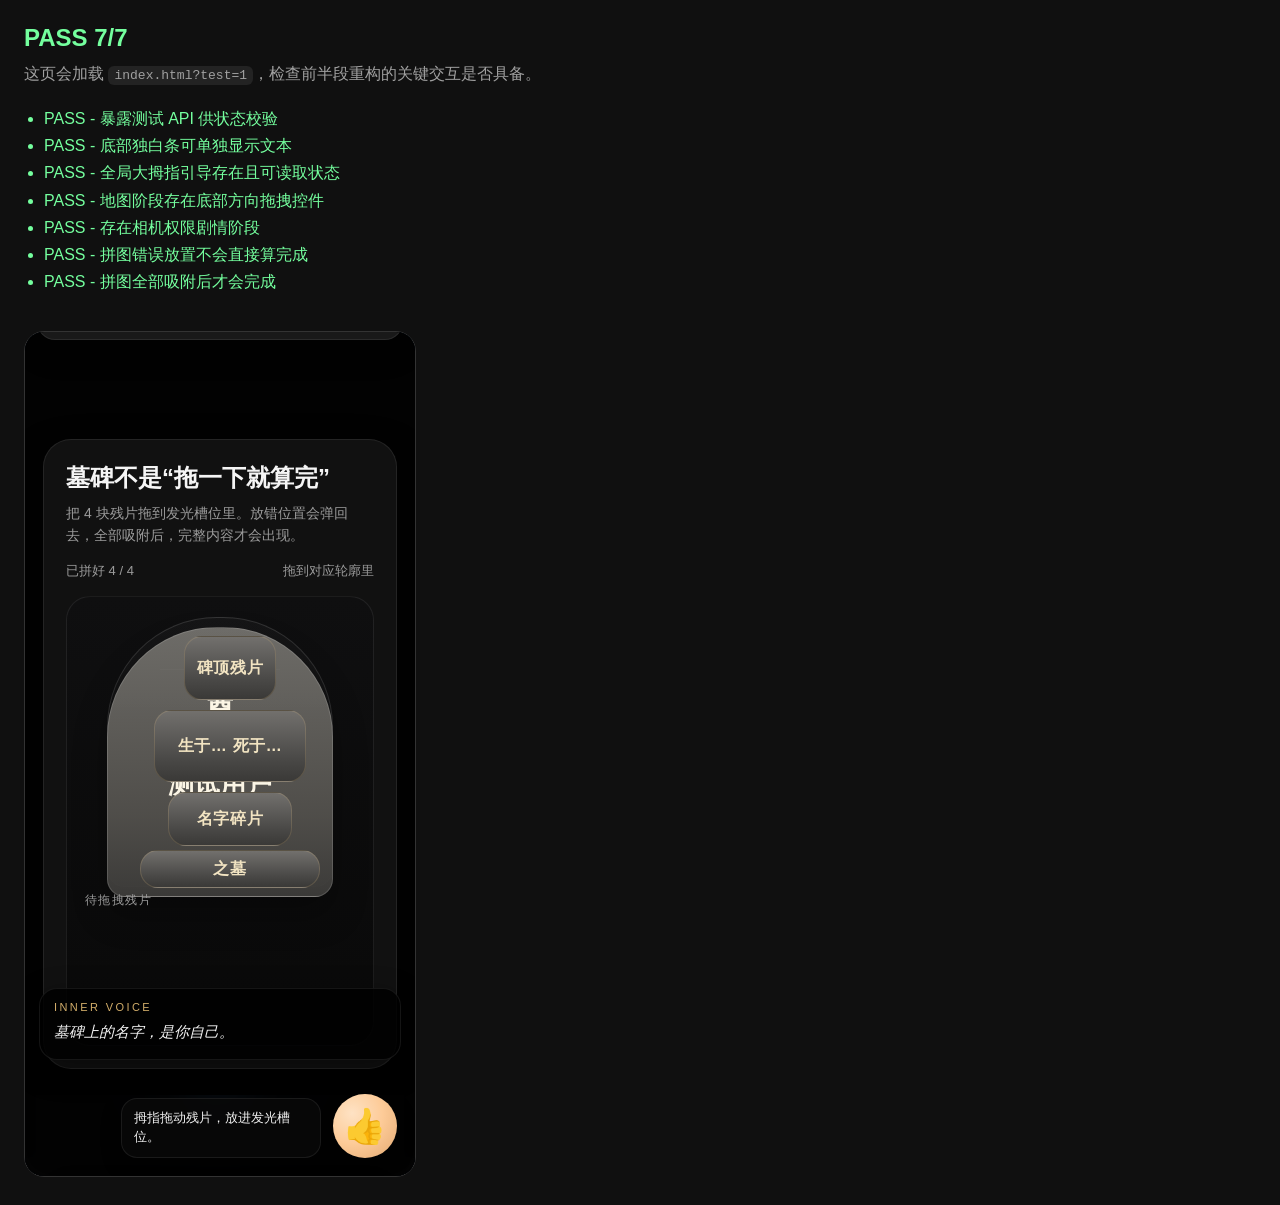
==== test.html @ d92df12b "feat: 重构替身前半段交互体验" ====
<!DOCTYPE html>
<html lang="zh-CN">
<head>
    <meta charset="UTF-8">
    <meta name="viewport" content="width=device-width, initial-scale=1.0">
    <title>替身 验收测试</title>
    <style>
        body {
            margin: 0;
            padding: 24px;
            font-family: -apple-system, BlinkMacSystemFont, 'Segoe UI', sans-serif;
            background: #101010;
            color: #f4f4f4;
        }
        h1 { margin: 0 0 12px; font-size: 24px; }
        p { margin: 0 0 20px; color: #a0a0a0; }
        .pass { color: #74ff9e; }
        .fail { color: #ff6b6b; }
        ul { padding-left: 20px; line-height: 1.7; }
        code { background: rgba(255,255,255,0.08); padding: 2px 6px; border-radius: 6px; }
        iframe { width: 390px; height: 844px; border: 1px solid #333; border-radius: 20px; margin-top: 20px; background: #000; }
    </style>
</head>
<body>
    <h1 id="summary">运行中...</h1>
    <p>这页会加载 <code>index.html?test=1</code>，检查前半段重构的关键交互是否具备。</p>
    <ul id="results"></ul>
    <iframe id="game-frame" src="./index.html?test=1" title="替身测试沙盒"></iframe>

    <script>
        const resultsEl = document.getElementById('results');
        const summaryEl = document.getElementById('summary');

        function addResult(ok, message) {
            const li = document.createElement('li');
            li.className = ok ? 'pass' : 'fail';
            li.textContent = `${ok ? 'PASS' : 'FAIL'} - ${message}`;
            resultsEl.appendChild(li);
            return ok;
        }

        function finish(total, passed) {
            const failed = total - passed;
            summaryEl.textContent = failed === 0 ? `PASS ${passed}/${total}` : `FAIL ${passed}/${total}`;
            summaryEl.className = failed === 0 ? 'pass' : 'fail';
            document.title = summaryEl.textContent;
        }

        async function run() {
            const frame = document.getElementById('game-frame');
            await new Promise(resolve => frame.addEventListener('load', resolve, { once: true }));
            await new Promise(resolve => setTimeout(resolve, 300));

            const win = frame.contentWindow;
            const doc = frame.contentDocument;
            let total = 0;
            let passed = 0;

            total++;
            if (addResult(Boolean(win.__gameTestAPI), '暴露测试 API 供状态校验')) passed++;
            if (!win.__gameTestAPI) {
                finish(total, passed);
                return;
            }

            const api = win.__gameTestAPI;
            api.resetForTest('测试用户');

            total++;
            api.showMonologueForTest('电影字幕式独白');
            const monologue = doc.getElementById('monologue-text');
            if (addResult(monologue && monologue.textContent.includes('电影字幕式独白'), '底部独白条可单独显示文本')) passed++;

            total++;
            const thumb = api.getThumbState();
            if (addResult(Boolean(thumb && thumb.mode && thumb.text), '全局大拇指引导存在且可读取状态')) passed++;

            total++;
            api.startMapForTest();
            const navKnob = doc.getElementById('nav-knob');
            if (addResult(Boolean(navKnob), '地图阶段存在底部方向拖拽控件')) passed++;

            total++;
            api.openCameraEventForTest();
            const cameraEvent = doc.getElementById('event-camera');
            if (addResult(cameraEvent && cameraEvent.style.display === 'flex', '存在相机权限剧情阶段')) passed++;

            total++;
            api.openPuzzleForTest();
            const beforePuzzle = api.getPuzzleState();
            api.placePuzzlePieceForTest('piece-1', false);
            const afterWrongDrop = api.getPuzzleState();
            const wrongDropProtected = beforePuzzle.placed === afterWrongDrop.placed;
            if (addResult(wrongDropProtected, '拼图错误放置不会直接算完成')) passed++;

            total++;
            ['piece-1', 'piece-2', 'piece-3', 'piece-4'].forEach(id => api.placePuzzlePieceForTest(id, true));
            const afterCorrectDrop = api.getPuzzleState();
            if (addResult(afterCorrectDrop.placed === 4 && afterCorrectDrop.completed, '拼图全部吸附后才会完成')) passed++;

            finish(total, passed);
        }

        run().catch(error => {
            addResult(false, `测试页执行异常: ${error.message}`);
            finish(resultsEl.children.length || 1, 0);
        });
    </script>
</body>
</html>
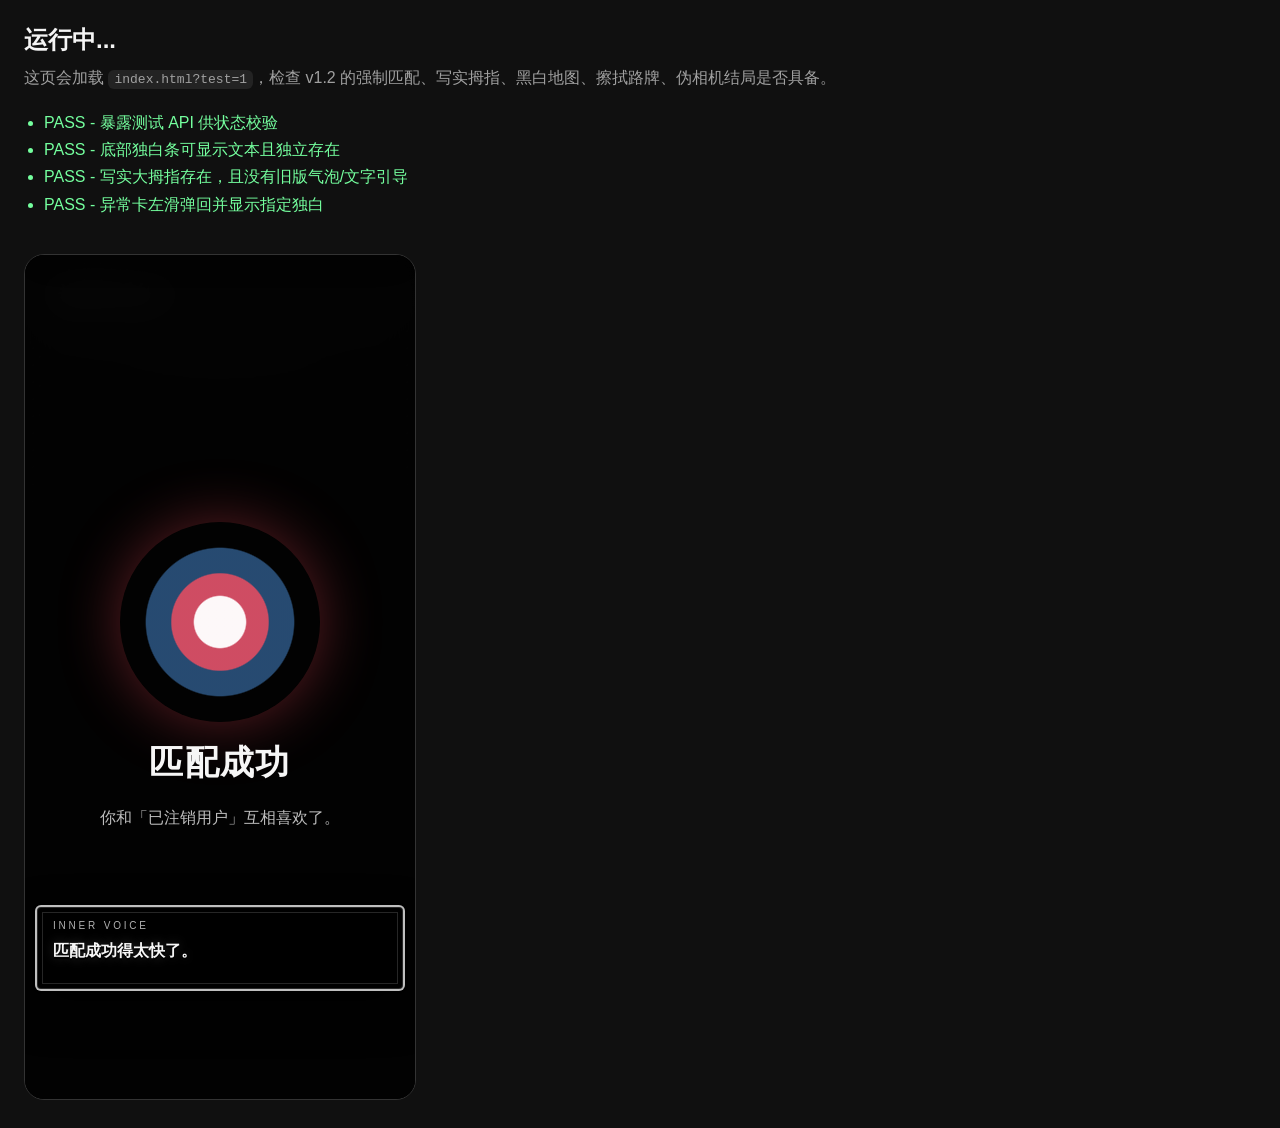
==== commit b4f02acf: "feat: 重构替身 v1.2 恐怖交互流程" ====
--- a/test.html
+++ b/test.html
@@ -3,33 +3,28 @@
 <head>
     <meta charset="UTF-8">
     <meta name="viewport" content="width=device-width, initial-scale=1.0">
-    <title>替身 验收测试</title>
+    <title>替身 v1.2 验收测试</title>
     <style>
-        body {
-            margin: 0;
-            padding: 24px;
-            font-family: -apple-system, BlinkMacSystemFont, 'Segoe UI', sans-serif;
-            background: #101010;
-            color: #f4f4f4;
-        }
-        h1 { margin: 0 0 12px; font-size: 24px; }
-        p { margin: 0 0 20px; color: #a0a0a0; }
-        .pass { color: #74ff9e; }
-        .fail { color: #ff6b6b; }
-        ul { padding-left: 20px; line-height: 1.7; }
-        code { background: rgba(255,255,255,0.08); padding: 2px 6px; border-radius: 6px; }
-        iframe { width: 390px; height: 844px; border: 1px solid #333; border-radius: 20px; margin-top: 20px; background: #000; }
+        body { margin:0; padding:24px; font-family:-apple-system,BlinkMacSystemFont,'Segoe UI',sans-serif; background:#101010; color:#f4f4f4; }
+        h1 { margin:0 0 12px; font-size:24px; }
+        p { margin:0 0 20px; color:#a0a0a0; }
+        .pass { color:#74ff9e; }
+        .fail { color:#ff6b6b; }
+        ul { padding-left:20px; line-height:1.7; }
+        code { background:rgba(255,255,255,.08); padding:2px 6px; border-radius:6px; }
+        iframe { width:390px; height:844px; border:1px solid #333; border-radius:20px; margin-top:20px; background:#000; }
     </style>
 </head>
 <body>
     <h1 id="summary">运行中...</h1>
-    <p>这页会加载 <code>index.html?test=1</code>，检查前半段重构的关键交互是否具备。</p>
+    <p>这页会加载 <code>index.html?test=1</code>，检查 v1.2 的强制匹配、写实拇指、黑白地图、擦拭路牌、伪相机结局是否具备。</p>
     <ul id="results"></ul>
     <iframe id="game-frame" src="./index.html?test=1" title="替身测试沙盒"></iframe>
 
     <script>
         const resultsEl = document.getElementById('results');
         const summaryEl = document.getElementById('summary');
+        const wait = ms => new Promise(resolve => setTimeout(resolve, ms));
 
         function addResult(ok, message) {
             const li = document.createElement('li');
@@ -49,7 +44,7 @@
         async function run() {
             const frame = document.getElementById('game-frame');
             await new Promise(resolve => frame.addEventListener('load', resolve, { once: true }));
-            await new Promise(resolve => setTimeout(resolve, 300));
+            await wait(300);
 
             const win = frame.contentWindow;
             const doc = frame.contentDocument;
@@ -68,35 +63,56 @@
 
             total++;
             api.showMonologueForTest('电影字幕式独白');
-            const monologue = doc.getElementById('monologue-text');
-            if (addResult(monologue && monologue.textContent.includes('电影字幕式独白'), '底部独白条可单独显示文本')) passed++;
+            const monologueBox = doc.getElementById('monologue');
+            const monologueText = api.getMonologueText();
+            if (addResult(monologueBox && monologueText.includes('电影字幕式独白'), '底部独白条可显示文本且独立存在')) passed++;
 
             total++;
             const thumb = api.getThumbState();
-            if (addResult(Boolean(thumb && thumb.mode && thumb.text), '全局大拇指引导存在且可读取状态')) passed++;
+            if (addResult(Boolean(thumb && thumb.hasRealThumb && !thumb.hasBubble && thumb.text === ''), '写实大拇指存在，且没有旧版气泡/文字引导')) passed++;
+
+            total++;
+            api.swipeCreepyLeftForTest();
+            await wait(80);
+            if (addResult(api.getMonologueText().includes('这个人还怪特别的，不如匹配一下试试'), '异常卡左滑弹回并显示指定独白')) passed++;
+
+            total++;
+            api.swipeCreepyRightForTest();
+            await wait(2200);
+            if (addResult(doc.getElementById('screen-chat').classList.contains('active') && Boolean(doc.getElementById('address-link')), '异常卡右滑后进入聊天页并出现地址链接')) passed++;
 
             total++;
             api.startMapForTest();
-            const navKnob = doc.getElementById('nav-knob');
-            if (addResult(Boolean(navKnob), '地图阶段存在底部方向拖拽控件')) passed++;
+            const beforeDistance = api.getDistance();
+            api.advanceMapForTest();
+            await wait(80);
+            if (addResult(api.getDistance() < beforeDistance, '地图推进后距离真实缩短')) passed++;
 
             total++;
-            api.openCameraEventForTest();
-            const cameraEvent = doc.getElementById('event-camera');
-            if (addResult(cameraEvent && cameraEvent.style.display === 'flex', '存在相机权限剧情阶段')) passed++;
+            const mapShell = doc.querySelector('.map-shell');
+            if (addResult(Boolean(mapShell && doc.getElementById('finder-distance') && doc.getElementById('nav-knob')), '地图为黑白颗粒风格并保留底部拖拽控件')) passed++;
 
             total++;
-            api.openPuzzleForTest();
-            const beforePuzzle = api.getPuzzleState();
-            api.placePuzzlePieceForTest('piece-1', false);
-            const afterWrongDrop = api.getPuzzleState();
-            const wrongDropProtected = beforePuzzle.placed === afterWrongDrop.placed;
-            if (addResult(wrongDropProtected, '拼图错误放置不会直接算完成')) passed++;
+            api.openSignEventForTest();
+            api.scrubSignForTest(100);
+            await wait(80);
+            const sign = api.getSignState();
+            if (addResult(sign.progress === 100 && sign.text.includes('不要回头'), '擦拭路牌可显现“不要回头”')) passed++;
 
             total++;
-            ['piece-1', 'piece-2', 'piece-3', 'piece-4'].forEach(id => api.placePuzzlePieceForTest(id, true));
-            const afterCorrectDrop = api.getPuzzleState();
-            if (addResult(afterCorrectDrop.placed === 4 && afterCorrectDrop.completed, '拼图全部吸附后才会完成')) passed++;
+            if (addResult(api.hasPuzzleStage() === false, '墓碑拼图阶段已删除')) passed++;
+
+            total++;
+            if (addResult(api.usesRealCamera() === false && !('getUserMedia' in api), '结局不调用真实相机权限')) passed++;
+
+            total++;
+            api.triggerEndingForTest();
+            await wait(1450);
+            const permissionShown = doc.getElementById('permission-dialog').classList.contains('show');
+            api.startFakeCameraForTest();
+            await wait(2700);
+            const finalShown = doc.getElementById('final-copy').classList.contains('show');
+            if (addResult(permissionShown && finalShown, '伪系统权限弹窗后进入伪前置摄像头并显示注销结局')) passed++;
 
             finish(total, passed);
         }
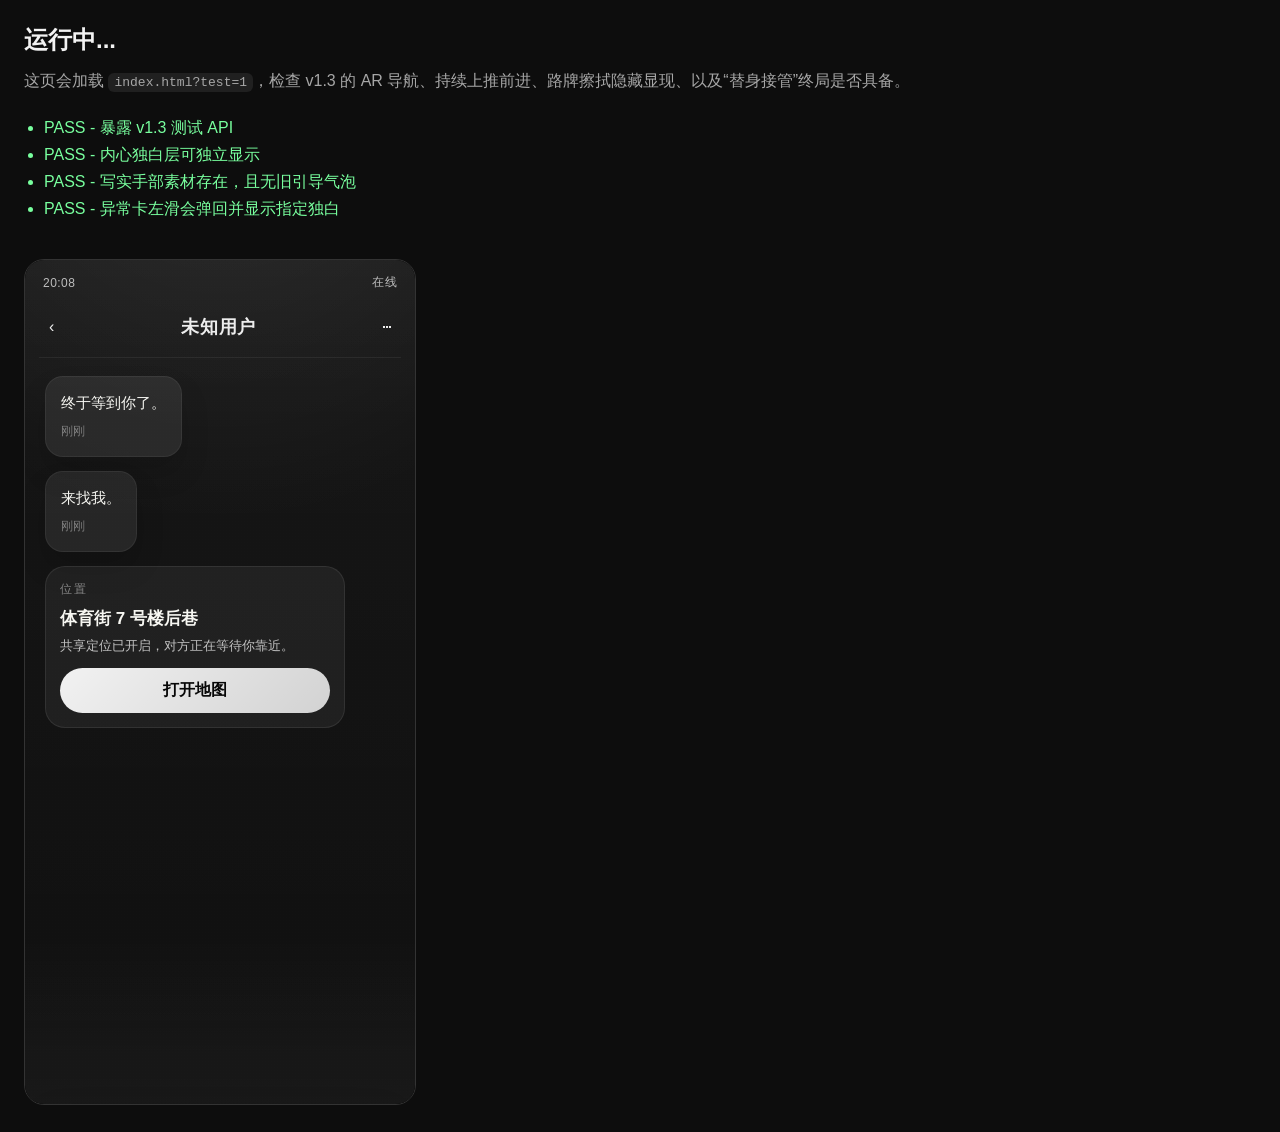
==== commit 3f8e1b40: "feat: 重构替身 v1.3 导航与接管终局" ====
--- a/test.html
+++ b/test.html
@@ -3,21 +3,38 @@
 <head>
     <meta charset="UTF-8">
     <meta name="viewport" content="width=device-width, initial-scale=1.0">
-    <title>替身 v1.2 验收测试</title>
+    <title>替身 v1.3 验收测试</title>
     <style>
-        body { margin:0; padding:24px; font-family:-apple-system,BlinkMacSystemFont,'Segoe UI',sans-serif; background:#101010; color:#f4f4f4; }
-        h1 { margin:0 0 12px; font-size:24px; }
-        p { margin:0 0 20px; color:#a0a0a0; }
-        .pass { color:#74ff9e; }
-        .fail { color:#ff6b6b; }
-        ul { padding-left:20px; line-height:1.7; }
-        code { background:rgba(255,255,255,.08); padding:2px 6px; border-radius:6px; }
-        iframe { width:390px; height:844px; border:1px solid #333; border-radius:20px; margin-top:20px; background:#000; }
+        body {
+            margin: 0;
+            padding: 24px;
+            font-family: -apple-system, BlinkMacSystemFont, 'Segoe UI', sans-serif;
+            background: #0d0d0d;
+            color: #f2f2f2;
+        }
+        h1 { margin: 0 0 12px; font-size: 24px; }
+        p { margin: 0 0 20px; color: #a6a6a6; line-height: 1.6; }
+        .pass { color: #78ff9e; }
+        .fail { color: #ff7474; }
+        ul { padding-left: 20px; line-height: 1.7; }
+        code {
+            background: rgba(255,255,255,.08);
+            padding: 2px 6px;
+            border-radius: 6px;
+        }
+        iframe {
+            width: 390px;
+            height: 844px;
+            border: 1px solid #333;
+            border-radius: 20px;
+            margin-top: 20px;
+            background: #000;
+        }
     </style>
 </head>
 <body>
     <h1 id="summary">运行中...</h1>
-    <p>这页会加载 <code>index.html?test=1</code>，检查 v1.2 的强制匹配、写实拇指、黑白地图、擦拭路牌、伪相机结局是否具备。</p>
+    <p>这页会加载 <code>index.html?test=1</code>，检查 v1.3 的 AR 导航、持续上推前进、路牌擦拭隐藏显现、以及“替身接管”终局是否具备。</p>
     <ul id="results"></ul>
     <iframe id="game-frame" src="./index.html?test=1" title="替身测试沙盒"></iframe>
 
@@ -44,7 +61,7 @@
         async function run() {
             const frame = document.getElementById('game-frame');
             await new Promise(resolve => frame.addEventListener('load', resolve, { once: true }));
-            await wait(300);
+            await wait(350);
 
             const win = frame.contentWindow;
             const doc = frame.contentDocument;
@@ -52,7 +69,7 @@
             let passed = 0;
 
             total++;
-            if (addResult(Boolean(win.__gameTestAPI), '暴露测试 API 供状态校验')) passed++;
+            if (addResult(Boolean(win.__gameTestAPI), '暴露 v1.3 测试 API')) passed++;
             if (!win.__gameTestAPI) {
                 finish(total, passed);
                 return;
@@ -62,57 +79,62 @@
             api.resetForTest('测试用户');
 
             total++;
-            api.showMonologueForTest('电影字幕式独白');
+            api.showMonologueForTest('更明显的内心独白');
             const monologueBox = doc.getElementById('monologue');
-            const monologueText = api.getMonologueText();
-            if (addResult(monologueBox && monologueText.includes('电影字幕式独白'), '底部独白条可显示文本且独立存在')) passed++;
+            if (addResult(Boolean(monologueBox && monologueBox.classList.contains('show') && api.getMonologueText().includes('更明显的内心独白')), '内心独白层可独立显示')) passed++;
 
             total++;
             const thumb = api.getThumbState();
-            if (addResult(Boolean(thumb && thumb.hasRealThumb && !thumb.hasBubble && thumb.text === ''), '写实大拇指存在，且没有旧版气泡/文字引导')) passed++;
+            if (addResult(Boolean(thumb && thumb.hasAssetThumb && thumb.hasNoGuideBubble), '写实手部素材存在，且无旧引导气泡')) passed++;
 
             total++;
             api.swipeCreepyLeftForTest();
-            await wait(80);
-            if (addResult(api.getMonologueText().includes('这个人还怪特别的，不如匹配一下试试'), '异常卡左滑弹回并显示指定独白')) passed++;
+            await wait(120);
+            if (addResult(api.getMonologueText().includes('这个人还怪特别的，不如匹配一下试试'), '异常卡左滑会弹回并显示指定独白')) passed++;
 
             total++;
             api.swipeCreepyRightForTest();
-            await wait(2200);
-            if (addResult(doc.getElementById('screen-chat').classList.contains('active') && Boolean(doc.getElementById('address-link')), '异常卡右滑后进入聊天页并出现地址链接')) passed++;
+            await wait(900);
+            if (addResult(doc.getElementById('screen-chat').classList.contains('active') && Boolean(doc.getElementById('address-link')), '异常卡右滑后进入聊天页并保留地址链接')) passed++;
 
             total++;
             api.startMapForTest();
-            const beforeDistance = api.getDistance();
-            api.advanceMapForTest();
-            await wait(80);
-            if (addResult(api.getDistance() < beforeDistance, '地图推进后距离真实缩短')) passed++;
+            await wait(100);
+            const mapState = api.getMapState();
+            if (addResult(Boolean(mapState.hasArView && mapState.hasMapView && mapState.hasTouchZone && mapState.hasThumbOverlay), '地图页已改为上半 AR + 下半 2D 地图结构')) passed++;
 
             total++;
-            const mapShell = doc.querySelector('.map-shell');
-            if (addResult(Boolean(mapShell && doc.getElementById('finder-distance') && doc.getElementById('nav-knob')), '地图为黑白颗粒风格并保留底部拖拽控件')) passed++;
+            const beforeDistance = api.getDistance();
+            api.startWalkingForTest();
+            await wait(450);
+            api.stopWalkingForTest();
+            const afterDistance = api.getDistance();
+            if (addResult(afterDistance < beforeDistance, '按住上推后会持续前进，距离连续缩短')) passed++;
 
             total++;
             api.openSignEventForTest();
+            await wait(80);
+            const signBefore = api.getSignState();
+            api.scrubSignForTest(45);
+            await wait(80);
+            const signMiddle = api.getSignState();
             api.scrubSignForTest(100);
-            await wait(80);
-            const sign = api.getSignState();
-            if (addResult(sign.progress === 100 && sign.text.includes('不要回头'), '擦拭路牌可显现“不要回头”')) passed++;
+            await wait(120);
+            const signAfter = api.getSignState();
+            if (addResult(signBefore.textVisible === false && signMiddle.textVisible === false && signAfter.textVisible === true && signAfter.progress === 100, '路牌文字默认隐藏，擦拭完成后才出现“不要回头”')) passed++;
 
             total++;
-            if (addResult(api.hasPuzzleStage() === false, '墓碑拼图阶段已删除')) passed++;
-
-            total++;
-            if (addResult(api.usesRealCamera() === false && !('getUserMedia' in api), '结局不调用真实相机权限')) passed++;
+            if (addResult(api.usesRealCamera() === false, '终局不调用真实相机权限')) passed++;
 
             total++;
             api.triggerEndingForTest();
-            await wait(1450);
-            const permissionShown = doc.getElementById('permission-dialog').classList.contains('show');
-            api.startFakeCameraForTest();
-            await wait(2700);
-            const finalShown = doc.getElementById('final-copy').classList.contains('show');
-            if (addResult(permissionShown && finalShown, '伪系统权限弹窗后进入伪前置摄像头并显示注销结局')) passed++;
+            await wait(500);
+            let endingState = api.getEndingState();
+            const permissionOk = endingState.permissionVisible && endingState.allowButtonCount === 1;
+            api.clickAllowForTest();
+            await wait(4200);
+            endingState = api.getEndingState();
+            if (addResult(permissionOk && endingState.focusLocked && endingState.desktopShown && endingState.handTookOver && endingState.finalTitleShown, '终局具备单按钮权限→识别锁定→伪桌面→替身之手接管→标题淡入')) passed++;
 
             finish(total, passed);
         }
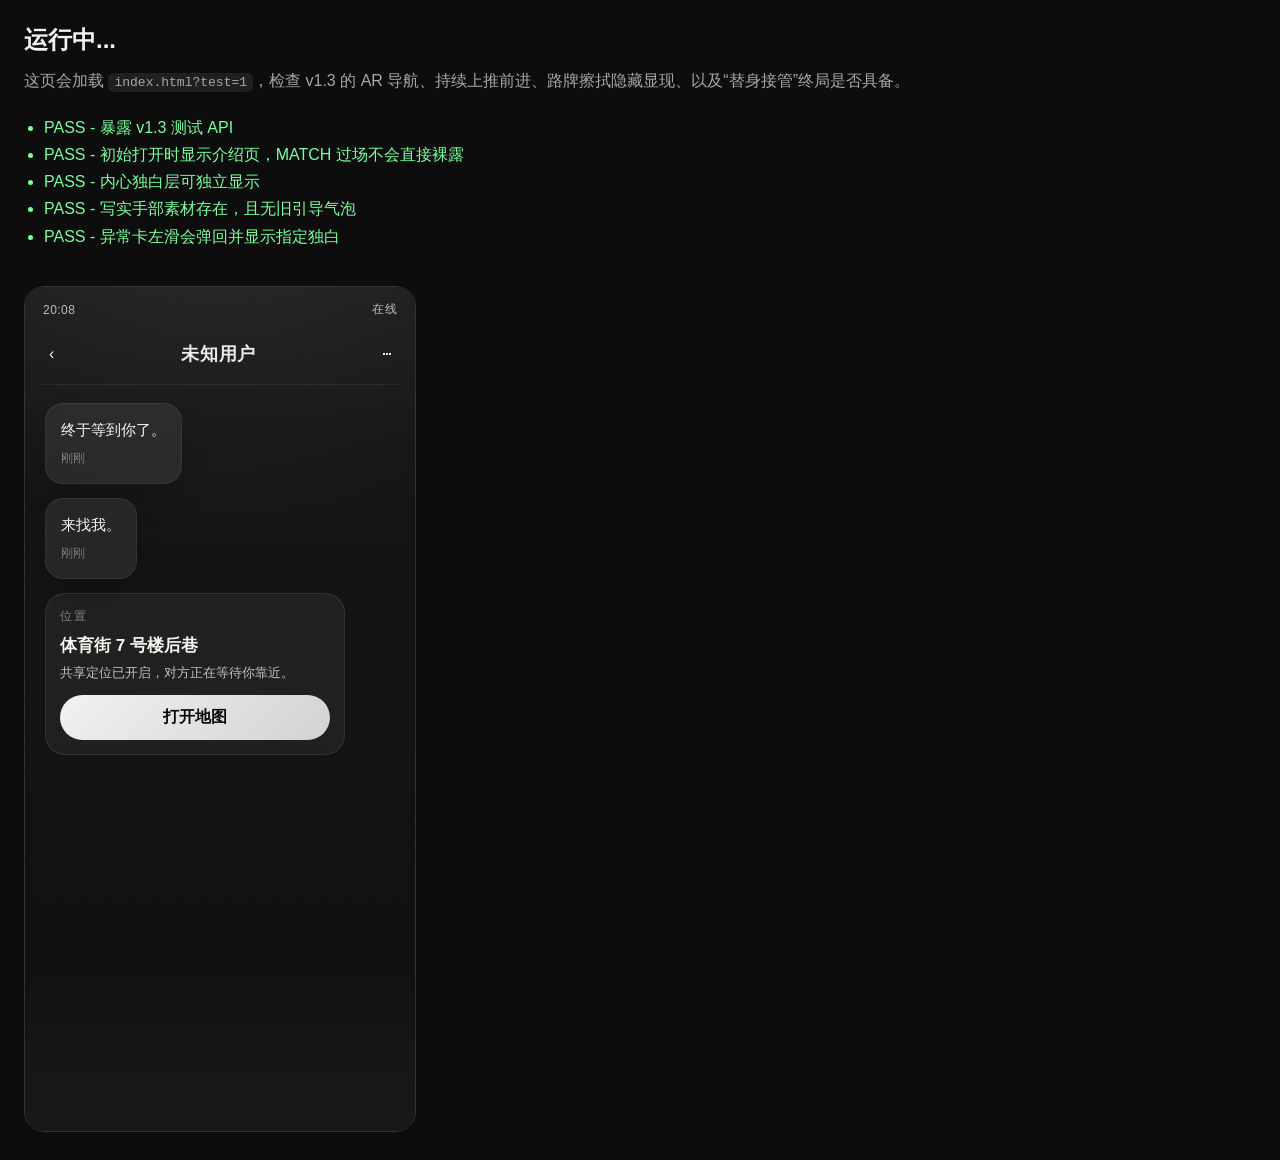
==== commit 7f3544df: "fix: 修复首屏误显示 match 过场" ====
--- a/test.html
+++ b/test.html
@@ -76,6 +76,13 @@
             }
 
             const api = win.__gameTestAPI;
+
+            total++;
+            const introScreen = doc.getElementById('screen-intro');
+            const matchScreen = doc.getElementById('screen-match');
+            const matchStyle = matchScreen ? win.getComputedStyle(matchScreen) : null;
+            if (addResult(Boolean(introScreen && introScreen.classList.contains('active') && matchStyle && matchStyle.display === 'none'), '初始打开时显示介绍页，MATCH 过场不会直接裸露')) passed++;
+
             api.resetForTest('测试用户');
 
             total++;
